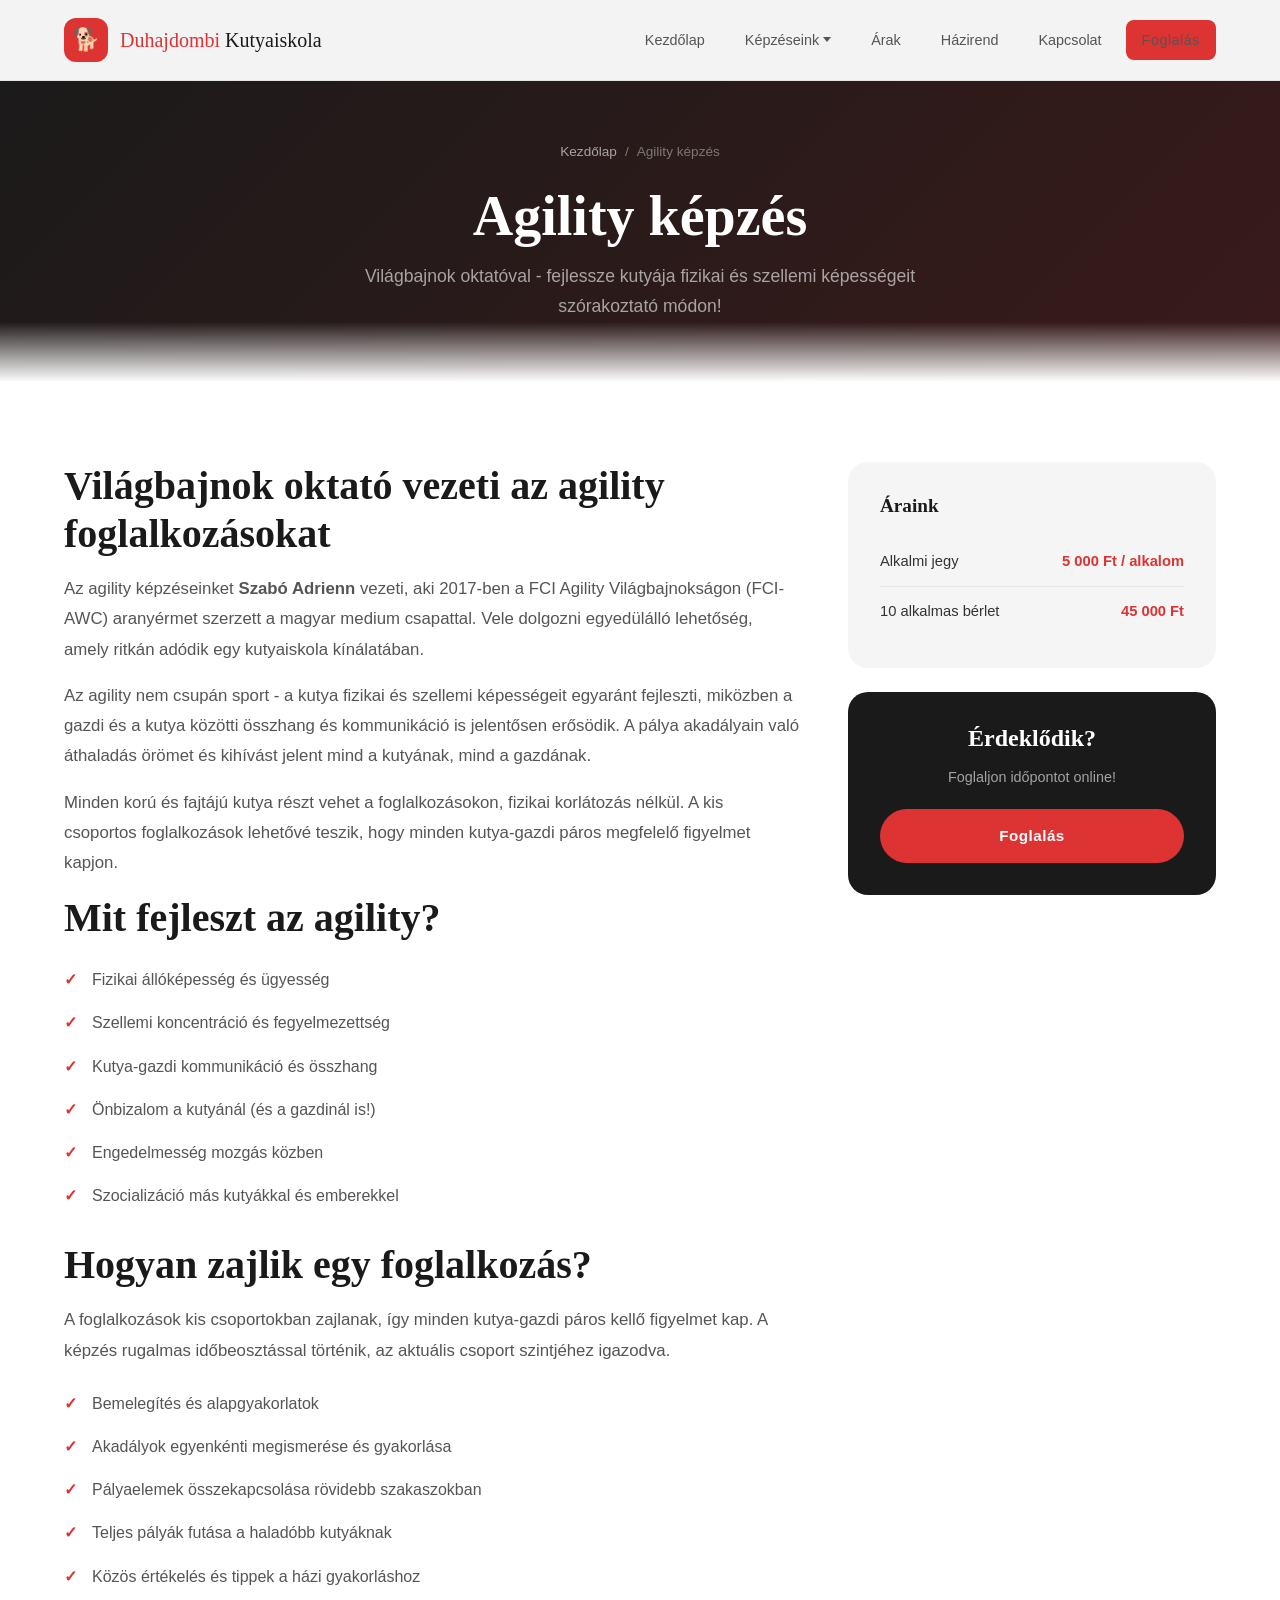
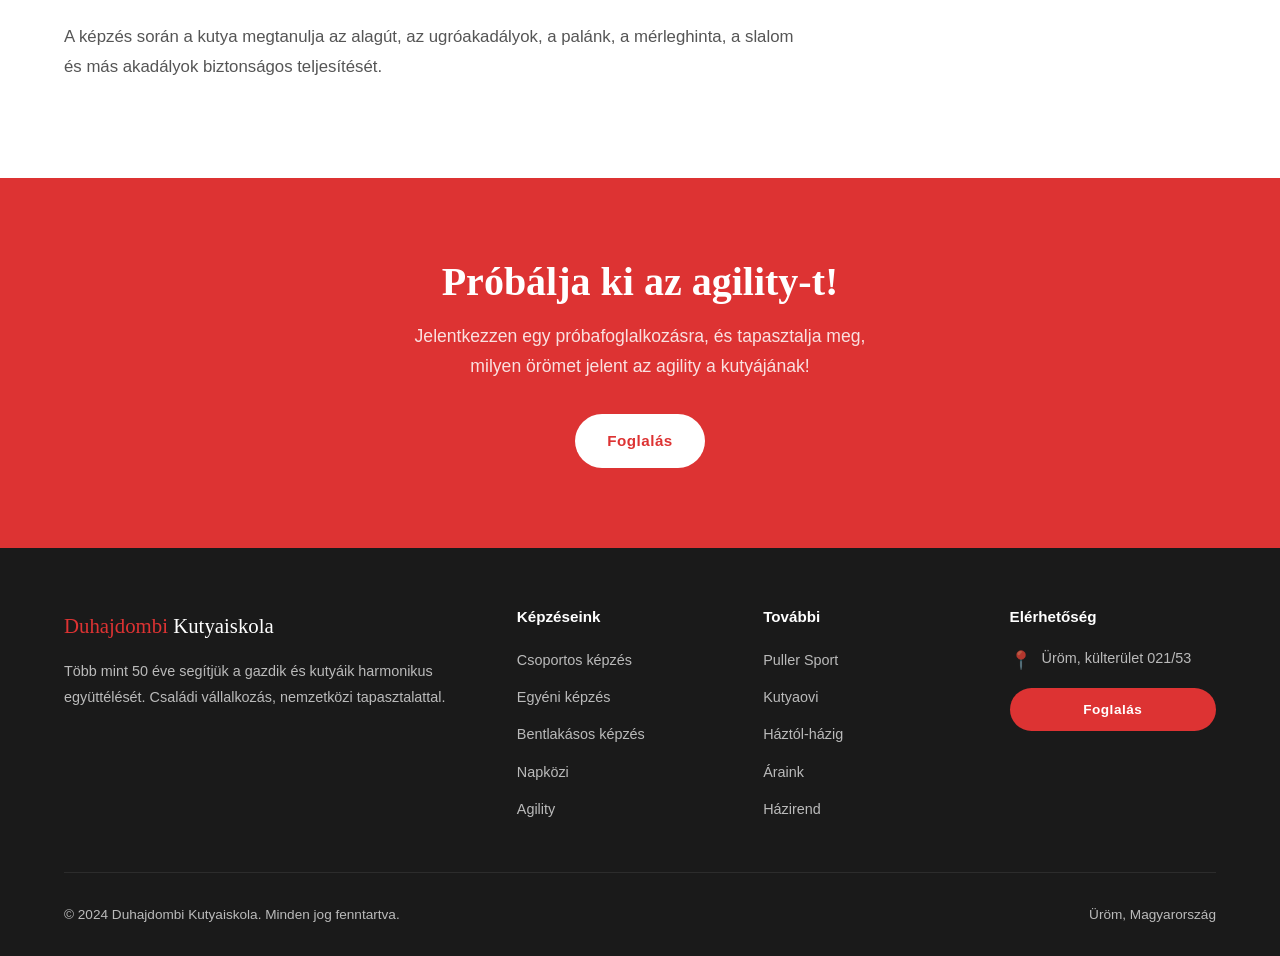
==== agility.html @ 2fe285cb "Duhajdombi Kutyaiskola - MVP weboldal demo" ====
<!DOCTYPE html>
<html lang="hu">
<head>
  <meta charset="UTF-8">
  <meta name="viewport" content="width=device-width, initial-scale=1.0">
  <title>Agility képzés | Duhajdombi Kutyaiskola - Üröm</title>
  <meta name="description" content="Agility képzés világbajnok oktatóval a Duhajdombi Kutyaiskolában. Szabó Adrienn (FCI-AWC 2017 aranyérmes) vezetésével, kis csoportos foglalkozások Ürömön.">
  <link rel="stylesheet" href="css/styles.css">
  <link rel="icon" href="data:image/svg+xml,<svg xmlns='http://www.w3.org/2000/svg' viewBox='0 0 100 100'><text y='.9em' font-size='90'>🐕</text></svg>">
</head>
<body>

  <!-- Navbar -->
  <nav class="navbar" id="navbar">
    <div class="navbar-inner">
      <a href="index.html" class="logo">
        <div class="logo-icon">🐕</div>
        <div class="logo-text"><span>Duhajdombi</span> Kutyaiskola</div>
      </a>
      <div class="nav-links" id="navLinks">
        <a href="index.html">Kezdőlap</a>
        <div class="nav-dropdown">
          <a href="#" class="nav-dropdown-trigger">Képzéseink</a>
          <div class="nav-dropdown-menu">
            <a href="csoportos.html">Csoportos képzés</a>
            <a href="egyeni.html">Egyéni képzés</a>
            <a href="bentlakasos.html">Bentlakásos képzés</a>
            <a href="napkozi.html">Napközi</a>
            <a href="agility.html">Agility</a>
            <a href="puller.html">Puller Sport</a>
            <a href="kutyaovi.html">Kutyaovi</a>
            <a href="haztol-hazig.html">Háztól-házig</a>
          </div>
        </div>
        <a href="arak.html">Árak</a>
        <a href="hazirend.html">Házirend</a>
        <a href="kapcsolat.html">Kapcsolat</a>
        <a href="kapcsolat.html" class="btn btn-primary btn-sm">Foglalás</a>
      </div>
      <button class="hamburger" id="hamburger" aria-label="Menü megnyitása">
        <span></span>
        <span></span>
        <span></span>
      </button>
    </div>
  </nav>

  <!-- Page Header -->
  <section class="page-header">
    <div class="container">
      <div class="breadcrumb">
        <a href="index.html">Kezdőlap</a>
        <span>/</span>
        <span>Agility képzés</span>
      </div>
      <h1>Agility képzés</h1>
      <p>Világbajnok oktatóval - fejlessze kutyája fizikai és szellemi képességeit szórakoztató módon!</p>
    </div>
  </section>

  <!-- Service Detail -->
  <section class="service-detail">
    <div class="container">
      <div class="service-detail-grid">

        <!-- Content -->
        <div class="service-detail-content">
          <h2>Világbajnok oktató vezeti az agility foglalkozásokat</h2>
          <p>Az agility képzéseinket <strong>Szabó Adrienn</strong> vezeti, aki 2017-ben a FCI Agility Világbajnokságon (FCI-AWC) aranyérmet szerzett a magyar medium csapattal. Vele dolgozni egyedülálló lehetőség, amely ritkán adódik egy kutyaiskola kínálatában.</p>
          <p>Az agility nem csupán sport - a kutya fizikai és szellemi képességeit egyaránt fejleszti, miközben a gazdi és a kutya közötti összhang és kommunikáció is jelentősen erősödik. A pálya akadályain való áthaladás örömet és kihívást jelent mind a kutyának, mind a gazdának.</p>
          <p>Minden korú és fajtájú kutya részt vehet a foglalkozásokon, fizikai korlátozás nélkül. A kis csoportos foglalkozások lehetővé teszik, hogy minden kutya-gazdi páros megfelelő figyelmet kapjon.</p>

          <h2>Mit fejleszt az agility?</h2>
          <ul>
            <li>Fizikai állóképesség és ügyesség</li>
            <li>Szellemi koncentráció és fegyelmezettség</li>
            <li>Kutya-gazdi kommunikáció és összhang</li>
            <li>Önbizalom a kutyánál (és a gazdinál is!)</li>
            <li>Engedelmesség mozgás közben</li>
            <li>Szocializáció más kutyákkal és emberekkel</li>
          </ul>

          <h2>Hogyan zajlik egy foglalkozás?</h2>
          <p>A foglalkozások kis csoportokban zajlanak, így minden kutya-gazdi páros kellő figyelmet kap. A képzés rugalmas időbeosztással történik, az aktuális csoport szintjéhez igazodva.</p>
          <ul>
            <li>Bemelegítés és alapgyakorlatok</li>
            <li>Akadályok egyenkénti megismerése és gyakorlása</li>
            <li>Pályaelemek összekapcsolása rövidebb szakaszokban</li>
            <li>Teljes pályák futása a haladóbb kutyáknak</li>
            <li>Közös értékelés és tippek a házi gyakorláshoz</li>
          </ul>
          <p>A képzés során a kutya megtanulja az alagút, az ugróakadályok, a palánk, a mérleghinta, a slalom és más akadályok biztonságos teljesítését.</p>
        </div>

        <!-- Sidebar -->
        <div class="service-sidebar">
          <div class="sidebar-card">
            <h3>Áraink</h3>
            <div class="sidebar-price-row">
              <span>Alkalmi jegy</span>
              <span class="price">5 000 Ft / alkalom</span>
            </div>
            <div class="sidebar-price-row">
              <span>10 alkalmas bérlet</span>
              <span class="price">45 000 Ft</span>
            </div>
          </div>

          <div class="sidebar-cta">
            <h3>Érdeklődik?</h3>
            <p>Foglaljon időpontot online!</p>
            <a href="kapcsolat.html" class="btn btn-primary" style="width:100%;justify-content:center;">Foglalás</a>
          </div>
        </div>

      </div>
    </div>
  </section>

  <!-- CTA -->
  <section class="cta-section">
    <div class="container">
      <h2>Próbálja ki az agility-t!</h2>
      <p>Jelentkezzen egy próbafoglalkozásra, és tapasztalja meg, milyen örömet jelent az agility a kutyájának!</p>
      <div class="cta-buttons">
        <a href="kapcsolat.html" class="btn btn-white">Foglalás</a>
      </div>
    </div>
  </section>

  <!-- Footer -->
  <footer class="footer">
    <div class="container">
      <div class="footer-grid">
        <div class="footer-brand">
          <span class="logo-text"><span style="color:var(--red)">Duhajdombi</span> Kutyaiskola</span>
          <p>Több mint 50 éve segítjük a gazdik és kutyáik harmonikus együttélését. Családi vállalkozás, nemzetközi tapasztalattal.</p>
        </div>
        <div>
          <h4>Képzéseink</h4>
          <ul>
            <li><a href="csoportos.html">Csoportos képzés</a></li>
            <li><a href="egyeni.html">Egyéni képzés</a></li>
            <li><a href="bentlakasos.html">Bentlakásos képzés</a></li>
            <li><a href="napkozi.html">Napközi</a></li>
            <li><a href="agility.html">Agility</a></li>
          </ul>
        </div>
        <div>
          <h4>További</h4>
          <ul>
            <li><a href="puller.html">Puller Sport</a></li>
            <li><a href="kutyaovi.html">Kutyaovi</a></li>
            <li><a href="haztol-hazig.html">Háztól-házig</a></li>
            <li><a href="arak.html">Áraink</a></li>
            <li><a href="hazirend.html">Házirend</a></li>
          </ul>
        </div>
        <div>
          <h4>Elérhetőség</h4>
          <div class="footer-contact-item">
            <span class="icon">📍</span>
            <span>Üröm, külterület 021/53</span>
          </div>
          <div class="footer-contact-item">
            <a href="kapcsolat.html" class="btn btn-primary btn-sm" style="width:100%;justify-content:center;">Foglalás</a>
          </div>
        </div>
      </div>
      <div class="footer-bottom">
        <span>&copy; 2024 Duhajdombi Kutyaiskola. Minden jog fenntartva.</span>
        <span>Üröm, Magyarország</span>
      </div>
    </div>
  </footer>

  <script src="js/main.js"></script>
</body>
</html>
---- css/styles.css ----
/* ============================================
   DUHAJDOMBI KUTYAISKOLA - Modern Website
   Brand: Red (#dd3333) + Dark + White
   Font: Quando heritage + Inter modern
   ============================================ */

/* --- Reset & Base --- */
*, *::before, *::after { box-sizing: border-box; margin: 0; padding: 0; }

:root {
  --red: #dd3333;
  --red-dark: #b82828;
  --red-light: #f5e0e0;
  --dark: #1a1a1a;
  --dark-soft: #2d2d2d;
  --gray-900: #333;
  --gray-700: #555;
  --gray-500: #888;
  --gray-300: #ccc;
  --gray-100: #f5f5f5;
  --white: #ffffff;
  --gold: #c8a654;
  --shadow-sm: 0 2px 8px rgba(0,0,0,0.08);
  --shadow-md: 0 4px 20px rgba(0,0,0,0.12);
  --shadow-lg: 0 8px 40px rgba(0,0,0,0.16);
  --radius: 12px;
  --radius-lg: 20px;
  --transition: 0.3s cubic-bezier(0.4, 0, 0.2, 1);
  --max-width: 1200px;
}

html { scroll-behavior: smooth; }

body {
  font-family: 'Inter', -apple-system, BlinkMacSystemFont, 'Segoe UI', sans-serif;
  color: var(--gray-900);
  background: var(--white);
  line-height: 1.7;
  -webkit-font-smoothing: antialiased;
}

img { max-width: 100%; height: auto; display: block; }
a { text-decoration: none; color: inherit; }
ul { list-style: none; }

.container {
  max-width: var(--max-width);
  margin: 0 auto;
  padding: 0 24px;
}

/* --- Typography --- */
h1, h2, h3, h4 {
  font-family: 'Quando', 'Playfair Display', Georgia, serif;
  color: var(--dark);
  line-height: 1.2;
}

h1 { font-size: clamp(2.2rem, 5vw, 3.5rem); }
h2 { font-size: clamp(1.8rem, 4vw, 2.5rem); }
h3 { font-size: clamp(1.2rem, 2.5vw, 1.5rem); }

.section-label {
  display: inline-block;
  font-size: 0.75rem;
  font-weight: 700;
  letter-spacing: 3px;
  text-transform: uppercase;
  color: var(--red);
  margin-bottom: 12px;
}

.section-title {
  margin-bottom: 16px;
}

.section-subtitle {
  font-family: 'Inter', sans-serif;
  font-size: 1.1rem;
  color: var(--gray-700);
  max-width: 600px;
  line-height: 1.8;
}

/* --- Buttons --- */
.btn {
  display: inline-flex;
  align-items: center;
  gap: 8px;
  padding: 14px 32px;
  border-radius: 50px;
  font-family: 'Inter', sans-serif;
  font-size: 0.95rem;
  font-weight: 600;
  letter-spacing: 0.5px;
  cursor: pointer;
  border: none;
  transition: var(--transition);
}

.btn-primary {
  background: var(--red);
  color: var(--white);
}
.btn-primary:hover {
  background: var(--red-dark);
  transform: translateY(-2px);
  box-shadow: 0 8px 25px rgba(221, 51, 51, 0.35);
}

.btn-outline {
  background: transparent;
  color: var(--dark);
  border: 2px solid var(--dark);
}
.btn-outline:hover {
  background: var(--dark);
  color: var(--white);
  transform: translateY(-2px);
}

.btn-white {
  background: var(--white);
  color: var(--red);
}
.btn-white:hover {
  background: var(--gray-100);
  transform: translateY(-2px);
  box-shadow: var(--shadow-md);
}

.btn-sm {
  padding: 10px 24px;
  font-size: 0.85rem;
}

/* --- Header / Navbar --- */
.navbar {
  position: fixed;
  top: 0;
  left: 0;
  right: 0;
  z-index: 1000;
  background: rgba(255, 255, 255, 0.95);
  backdrop-filter: blur(20px);
  -webkit-backdrop-filter: blur(20px);
  border-bottom: 1px solid rgba(0,0,0,0.06);
  transition: var(--transition);
}

.navbar.scrolled {
  box-shadow: var(--shadow-sm);
}

.navbar-inner {
  display: flex;
  align-items: center;
  justify-content: space-between;
  height: 80px;
  max-width: var(--max-width);
  margin: 0 auto;
  padding: 0 24px;
}

.logo {
  display: flex;
  align-items: center;
  gap: 12px;
}

.logo-icon {
  width: 44px;
  height: 44px;
  background: var(--red);
  border-radius: 12px;
  display: flex;
  align-items: center;
  justify-content: center;
  font-size: 1.4rem;
}

.logo-text {
  font-family: 'Quando', serif;
  font-size: 1.25rem;
  color: var(--dark);
  font-weight: 400;
}

.logo-text span {
  color: var(--red);
}

.nav-links {
  display: flex;
  align-items: center;
  gap: 8px;
}

.nav-links a {
  padding: 8px 16px;
  font-size: 0.9rem;
  font-weight: 500;
  color: var(--gray-700);
  border-radius: 8px;
  transition: var(--transition);
}

.nav-links a:hover,
.nav-links a.active {
  color: var(--red);
  background: var(--red-light);
}

/* Dropdown */
.nav-dropdown {
  position: relative;
}

.nav-dropdown-trigger {
  cursor: pointer;
  display: flex;
  align-items: center;
  gap: 4px;
}

.nav-dropdown-trigger::after {
  content: '';
  width: 0;
  height: 0;
  border-left: 4px solid transparent;
  border-right: 4px solid transparent;
  border-top: 5px solid currentColor;
  transition: var(--transition);
}

.nav-dropdown:hover .nav-dropdown-trigger::after {
  transform: rotate(180deg);
}

.nav-dropdown-menu {
  position: absolute;
  top: calc(100% + 8px);
  left: 50%;
  transform: translateX(-50%);
  background: var(--white);
  border-radius: var(--radius);
  box-shadow: var(--shadow-lg);
  min-width: 220px;
  padding: 8px;
  opacity: 0;
  visibility: hidden;
  transform: translateX(-50%) translateY(8px);
  transition: var(--transition);
}

.nav-dropdown:hover .nav-dropdown-menu {
  opacity: 1;
  visibility: visible;
  transform: translateX(-50%) translateY(0);
}

.nav-dropdown-menu a {
  display: block;
  padding: 10px 16px;
  font-size: 0.88rem;
  border-radius: 8px;
}

/* Mobile menu */
.hamburger {
  display: none;
  flex-direction: column;
  gap: 5px;
  cursor: pointer;
  padding: 8px;
  background: none;
  border: none;
}

.hamburger span {
  width: 24px;
  height: 2px;
  background: var(--dark);
  transition: var(--transition);
  border-radius: 2px;
}

.hamburger.active span:nth-child(1) { transform: rotate(45deg) translate(5px, 5px); }
.hamburger.active span:nth-child(2) { opacity: 0; }
.hamburger.active span:nth-child(3) { transform: rotate(-45deg) translate(5px, -5px); }

/* --- Hero Section --- */
.hero {
  position: relative;
  min-height: 100vh;
  display: flex;
  align-items: center;
  padding-top: 80px;
  overflow: hidden;
}

.hero-bg {
  position: absolute;
  inset: 0;
  background: linear-gradient(135deg, var(--dark) 0%, var(--dark-soft) 50%, #3a1a1a 100%);
}

.hero-bg::after {
  content: '';
  position: absolute;
  inset: 0;
  background: url('data:image/svg+xml,<svg xmlns="http://www.w3.org/2000/svg" viewBox="0 0 100 100"><circle cx="50" cy="50" r="1" fill="rgba(221,51,51,0.08)"/></svg>') repeat;
  background-size: 30px 30px;
}

.hero-content {
  position: relative;
  z-index: 1;
  max-width: var(--max-width);
  margin: 0 auto;
  padding: 0 24px;
  display: grid;
  grid-template-columns: 1fr 1fr;
  gap: 60px;
  align-items: center;
}

.hero-text { color: var(--white); }

.hero-badge {
  display: inline-flex;
  align-items: center;
  gap: 8px;
  padding: 8px 20px;
  background: rgba(221, 51, 51, 0.2);
  border: 1px solid rgba(221, 51, 51, 0.4);
  border-radius: 50px;
  font-size: 0.85rem;
  color: #ff8888;
  margin-bottom: 24px;
}

.hero h1 {
  color: var(--white);
  margin-bottom: 20px;
}

.hero h1 span { color: var(--red); }

.hero-desc {
  font-size: 1.15rem;
  color: rgba(255,255,255,0.7);
  line-height: 1.8;
  margin-bottom: 36px;
  max-width: 500px;
}

.hero-buttons {
  display: flex;
  gap: 16px;
  flex-wrap: wrap;
}

.hero-stats {
  display: flex;
  gap: 40px;
  margin-top: 48px;
  padding-top: 32px;
  border-top: 1px solid rgba(255,255,255,0.1);
}

.hero-stat-number {
  font-family: 'Quando', serif;
  font-size: 2.5rem;
  color: var(--red);
  display: block;
}

.hero-stat-label {
  font-size: 0.85rem;
  color: rgba(255,255,255,0.5);
  text-transform: uppercase;
  letter-spacing: 1px;
}

.hero-visual {
  position: relative;
  display: flex;
  justify-content: center;
}

.hero-image-wrapper {
  position: relative;
  width: 100%;
  max-width: 480px;
  aspect-ratio: 4/5;
  border-radius: var(--radius-lg);
  overflow: hidden;
  background: var(--gray-300);
  display: flex;
  align-items: center;
  justify-content: center;
  font-size: 6rem;
  border: 3px solid rgba(221, 51, 51, 0.3);
}

.hero-image-wrapper img {
  width: 100%;
  height: 100%;
  object-fit: cover;
}

.hero-floating-card {
  position: absolute;
  bottom: -20px;
  left: -30px;
  background: var(--white);
  border-radius: var(--radius);
  padding: 16px 24px;
  box-shadow: var(--shadow-lg);
  display: flex;
  align-items: center;
  gap: 12px;
}

.hero-floating-icon {
  width: 48px;
  height: 48px;
  background: var(--red-light);
  border-radius: 50%;
  display: flex;
  align-items: center;
  justify-content: center;
  font-size: 1.4rem;
}

.hero-floating-text strong {
  display: block;
  font-size: 0.95rem;
}

.hero-floating-text span {
  font-size: 0.8rem;
  color: var(--gray-500);
}

/* --- Services Section --- */
.services-section {
  padding: 100px 0;
  background: var(--white);
}

.services-header {
  text-align: center;
  margin-bottom: 60px;
}

.services-header .section-subtitle {
  margin: 0 auto;
}

.services-grid {
  display: grid;
  grid-template-columns: repeat(auto-fit, minmax(280px, 1fr));
  gap: 24px;
}

.service-card {
  position: relative;
  background: var(--white);
  border: 1px solid rgba(0,0,0,0.08);
  border-radius: var(--radius-lg);
  padding: 36px 28px;
  transition: var(--transition);
  overflow: hidden;
}

.service-card::before {
  content: '';
  position: absolute;
  top: 0;
  left: 0;
  right: 0;
  height: 4px;
  background: var(--red);
  transform: scaleX(0);
  transition: var(--transition);
}

.service-card:hover {
  transform: translateY(-6px);
  box-shadow: var(--shadow-lg);
  border-color: transparent;
}

.service-card:hover::before {
  transform: scaleX(1);
}

.service-icon {
  width: 60px;
  height: 60px;
  background: var(--red-light);
  border-radius: 16px;
  display: flex;
  align-items: center;
  justify-content: center;
  font-size: 1.8rem;
  margin-bottom: 20px;
}

.service-card h3 {
  margin-bottom: 12px;
}

.service-card p {
  color: var(--gray-700);
  font-size: 0.95rem;
  margin-bottom: 20px;
}

.service-card .price-tag {
  display: inline-block;
  padding: 4px 12px;
  background: var(--red-light);
  color: var(--red-dark);
  border-radius: 50px;
  font-size: 0.85rem;
  font-weight: 600;
  margin-bottom: 16px;
}

.service-link {
  display: inline-flex;
  align-items: center;
  gap: 6px;
  font-weight: 600;
  font-size: 0.9rem;
  color: var(--red);
  transition: var(--transition);
}

.service-link:hover { gap: 10px; }

.service-link::after {
  content: '\2192';
  transition: var(--transition);
}

/* --- About Section --- */
.about-section {
  padding: 100px 0;
  background: var(--gray-100);
}

.about-grid {
  display: grid;
  grid-template-columns: 1fr 1fr;
  gap: 60px;
  align-items: center;
}

.about-image {
  position: relative;
  border-radius: var(--radius-lg);
  overflow: hidden;
  aspect-ratio: 4/3;
  background: var(--gray-300);
  display: flex;
  align-items: center;
  justify-content: center;
  font-size: 5rem;
}

.about-image img {
  width: 100%;
  height: 100%;
  object-fit: cover;
}

.about-experience {
  position: absolute;
  bottom: 20px;
  right: 20px;
  background: var(--red);
  color: var(--white);
  padding: 16px 24px;
  border-radius: var(--radius);
  text-align: center;
}

.about-experience strong {
  display: block;
  font-family: 'Quando', serif;
  font-size: 2rem;
}

.about-experience span {
  font-size: 0.8rem;
  text-transform: uppercase;
  letter-spacing: 1px;
}

.about-text h2 {
  margin-bottom: 20px;
}

.about-text > p {
  color: var(--gray-700);
  margin-bottom: 24px;
  font-size: 1.05rem;
}

.about-features {
  display: grid;
  grid-template-columns: 1fr 1fr;
  gap: 16px;
  margin-bottom: 32px;
}

.about-feature {
  display: flex;
  align-items: flex-start;
  gap: 10px;
}

.about-feature-icon {
  flex-shrink: 0;
  width: 28px;
  height: 28px;
  background: var(--red);
  border-radius: 50%;
  display: flex;
  align-items: center;
  justify-content: center;
  color: var(--white);
  font-size: 0.8rem;
  margin-top: 2px;
}

.about-feature span {
  font-size: 0.92rem;
  font-weight: 500;
}

/* --- Trainer Section --- */
.trainer-section {
  padding: 100px 0;
  background: var(--dark);
  color: var(--white);
}

.trainer-grid {
  display: grid;
  grid-template-columns: 1fr 1fr;
  gap: 60px;
  align-items: center;
}

.trainer-section h2 {
  color: var(--white);
  margin-bottom: 20px;
}

.trainer-title {
  display: inline-block;
  padding: 6px 16px;
  background: rgba(221, 51, 51, 0.2);
  border: 1px solid rgba(221, 51, 51, 0.3);
  border-radius: 50px;
  font-size: 0.8rem;
  color: #ff8888;
  margin-bottom: 24px;
}

.trainer-text p {
  color: rgba(255,255,255,0.7);
  font-size: 1.05rem;
  line-height: 1.8;
  margin-bottom: 16px;
}

.trainer-credentials {
  margin-top: 32px;
  padding-top: 24px;
  border-top: 1px solid rgba(255,255,255,0.1);
  display: flex;
  flex-wrap: wrap;
  gap: 16px;
}

.credential-badge {
  display: flex;
  align-items: center;
  gap: 8px;
  padding: 8px 16px;
  background: rgba(255,255,255,0.06);
  border-radius: 8px;
  font-size: 0.85rem;
  color: rgba(255,255,255,0.8);
}

.trainer-image {
  position: relative;
  border-radius: var(--radius-lg);
  overflow: hidden;
  aspect-ratio: 3/4;
  background: var(--dark-soft);
  display: flex;
  align-items: center;
  justify-content: center;
  font-size: 5rem;
}

.trainer-image img {
  width: 100%;
  height: 100%;
  object-fit: cover;
}

/* --- Training Levels --- */
.levels-section {
  padding: 100px 0;
  background: var(--white);
}

.levels-header {
  text-align: center;
  margin-bottom: 60px;
}

.levels-header .section-subtitle { margin: 0 auto; }

.levels-timeline {
  position: relative;
  max-width: 800px;
  margin: 0 auto;
}

.levels-timeline::before {
  content: '';
  position: absolute;
  left: 32px;
  top: 0;
  bottom: 0;
  width: 2px;
  background: linear-gradient(to bottom, var(--red), var(--red-light));
}

.level-item {
  position: relative;
  padding-left: 80px;
  padding-bottom: 40px;
}

.level-item:last-child { padding-bottom: 0; }

.level-number {
  position: absolute;
  left: 12px;
  top: 0;
  width: 42px;
  height: 42px;
  background: var(--red);
  color: var(--white);
  border-radius: 50%;
  display: flex;
  align-items: center;
  justify-content: center;
  font-family: 'Quando', serif;
  font-size: 1.1rem;
  font-weight: 700;
  z-index: 1;
}

.level-content {
  background: var(--gray-100);
  border-radius: var(--radius);
  padding: 24px 28px;
}

.level-content h3 { margin-bottom: 8px; }

.level-content p {
  color: var(--gray-700);
  font-size: 0.95rem;
}

.level-age {
  display: inline-block;
  margin-top: 8px;
  padding: 4px 12px;
  background: var(--red-light);
  color: var(--red-dark);
  border-radius: 50px;
  font-size: 0.8rem;
  font-weight: 600;
}

/* --- CTA Section --- */
.cta-section {
  padding: 80px 0;
  background: var(--red);
  text-align: center;
}

.cta-section h2 {
  color: var(--white);
  margin-bottom: 16px;
}

.cta-section p {
  color: rgba(255,255,255,0.85);
  font-size: 1.1rem;
  margin-bottom: 32px;
  max-width: 500px;
  margin-left: auto;
  margin-right: auto;
}

.cta-buttons {
  display: flex;
  justify-content: center;
  gap: 16px;
  flex-wrap: wrap;
}

/* --- Footer --- */
.footer {
  padding: 60px 0 30px;
  background: var(--dark);
  color: rgba(255,255,255,0.7);
}

.footer-grid {
  display: grid;
  grid-template-columns: 2fr 1fr 1fr 1fr;
  gap: 40px;
  margin-bottom: 40px;
}

.footer-brand .logo-text {
  color: var(--white);
  font-size: 1.3rem;
  margin-bottom: 16px;
  display: block;
}

.footer-brand p {
  font-size: 0.9rem;
  line-height: 1.8;
  margin-bottom: 20px;
}

.footer h4 {
  color: var(--white);
  font-size: 0.95rem;
  margin-bottom: 20px;
  font-family: 'Inter', sans-serif;
  font-weight: 600;
}

.footer ul li {
  margin-bottom: 10px;
}

.footer ul a {
  font-size: 0.9rem;
  transition: var(--transition);
}

.footer ul a:hover {
  color: var(--red);
}

.footer-contact-item {
  display: flex;
  align-items: flex-start;
  gap: 10px;
  margin-bottom: 12px;
  font-size: 0.9rem;
}

.footer-contact-item .icon {
  font-size: 1.1rem;
  flex-shrink: 0;
}

.footer-bottom {
  padding-top: 30px;
  border-top: 1px solid rgba(255,255,255,0.08);
  display: flex;
  justify-content: space-between;
  align-items: center;
  font-size: 0.85rem;
}

/* --- Page Header (subpages) --- */
.page-header {
  padding: 140px 0 60px;
  background: linear-gradient(135deg, var(--dark) 0%, #3a1a1a 100%);
  text-align: center;
  position: relative;
  overflow: hidden;
}

.page-header::after {
  content: '';
  position: absolute;
  bottom: 0;
  left: 0;
  right: 0;
  height: 60px;
  background: linear-gradient(to bottom, transparent, var(--white));
}

.page-header h1 {
  color: var(--white);
  margin-bottom: 12px;
}

.page-header p {
  color: rgba(255,255,255,0.6);
  font-size: 1.1rem;
  max-width: 600px;
  margin: 0 auto;
}

.breadcrumb {
  display: flex;
  justify-content: center;
  gap: 8px;
  margin-bottom: 20px;
  font-size: 0.85rem;
  color: rgba(255,255,255,0.4);
}

.breadcrumb a {
  color: rgba(255,255,255,0.6);
  transition: var(--transition);
}

.breadcrumb a:hover { color: var(--red); }

/* --- Service Detail Page --- */
.service-detail {
  padding: 80px 0;
}

.service-detail-grid {
  display: grid;
  grid-template-columns: 2fr 1fr;
  gap: 48px;
}

.service-detail-content h2 {
  margin-bottom: 16px;
}

.service-detail-content p {
  color: var(--gray-700);
  font-size: 1.05rem;
  margin-bottom: 16px;
  line-height: 1.8;
}

.service-detail-content ul {
  margin-bottom: 24px;
}

.service-detail-content ul li {
  padding: 8px 0;
  padding-left: 28px;
  position: relative;
  color: var(--gray-700);
}

.service-detail-content ul li::before {
  content: '\2713';
  position: absolute;
  left: 0;
  color: var(--red);
  font-weight: 700;
}

/* Sidebar */
.service-sidebar {}

.sidebar-card {
  background: var(--gray-100);
  border-radius: var(--radius-lg);
  padding: 32px;
  margin-bottom: 24px;
}

.sidebar-card h3 {
  margin-bottom: 20px;
  font-size: 1.2rem;
}

.sidebar-price-row {
  display: flex;
  justify-content: space-between;
  align-items: center;
  padding: 12px 0;
  border-bottom: 1px solid rgba(0,0,0,0.06);
  font-size: 0.92rem;
}

.sidebar-price-row:last-child { border-bottom: none; }

.sidebar-price-row .price {
  font-weight: 700;
  color: var(--red);
}

.sidebar-cta {
  background: var(--dark);
  color: var(--white);
  border-radius: var(--radius-lg);
  padding: 32px;
  text-align: center;
}

.sidebar-cta h3 {
  color: var(--white);
  margin-bottom: 12px;
}

.sidebar-cta p {
  color: rgba(255,255,255,0.6);
  font-size: 0.9rem;
  margin-bottom: 20px;
}

.sidebar-cta .phone {
  display: block;
  font-family: 'Quando', serif;
  font-size: 1.4rem;
  color: var(--red);
  margin-bottom: 16px;
}

/* --- Pricing Page --- */
.pricing-section {
  padding: 80px 0;
}

.pricing-grid {
  display: grid;
  grid-template-columns: repeat(auto-fit, minmax(320px, 1fr));
  gap: 24px;
}

.pricing-card {
  background: var(--white);
  border: 1px solid rgba(0,0,0,0.08);
  border-radius: var(--radius-lg);
  overflow: hidden;
  transition: var(--transition);
}

.pricing-card:hover {
  box-shadow: var(--shadow-lg);
  transform: translateY(-4px);
}

.pricing-card-header {
  padding: 28px 28px 20px;
  border-bottom: 1px solid rgba(0,0,0,0.06);
}

.pricing-card-header h3 {
  display: flex;
  align-items: center;
  gap: 10px;
}

.pricing-card-header .emoji {
  font-size: 1.4rem;
}

.pricing-card-body {
  padding: 20px 28px 28px;
}

.pricing-row {
  display: flex;
  justify-content: space-between;
  align-items: center;
  padding: 10px 0;
  border-bottom: 1px solid rgba(0,0,0,0.04);
  font-size: 0.92rem;
}

.pricing-row:last-child { border-bottom: none; }

.pricing-row .label { color: var(--gray-700); }

.pricing-row .price {
  font-weight: 700;
  color: var(--red);
  white-space: nowrap;
}

.pricing-row .price small {
  font-weight: 400;
  color: var(--gray-500);
  font-size: 0.8rem;
}

.pricing-note {
  margin-top: 16px;
  padding: 12px 16px;
  background: var(--red-light);
  border-radius: 8px;
  font-size: 0.85rem;
  color: var(--red-dark);
}

/* --- Contact Page --- */
.contact-section {
  padding: 80px 0;
}

.contact-grid {
  display: grid;
  grid-template-columns: 1fr 1fr;
  gap: 48px;
}

.contact-info-cards {
  display: grid;
  gap: 20px;
  margin-bottom: 32px;
}

.contact-card {
  display: flex;
  gap: 16px;
  padding: 24px;
  background: var(--gray-100);
  border-radius: var(--radius);
}

.contact-card-icon {
  width: 48px;
  height: 48px;
  background: var(--red);
  border-radius: 12px;
  display: flex;
  align-items: center;
  justify-content: center;
  font-size: 1.3rem;
  flex-shrink: 0;
}

.contact-card h4 {
  font-family: 'Inter', sans-serif;
  font-size: 0.85rem;
  color: var(--gray-500);
  margin-bottom: 4px;
  font-weight: 500;
}

.contact-card p {
  font-weight: 600;
  font-size: 1rem;
}

.contact-card a {
  color: var(--red);
  font-weight: 600;
}

.contact-form {
  background: var(--gray-100);
  border-radius: var(--radius-lg);
  padding: 40px;
}

.contact-form h3 {
  margin-bottom: 24px;
}

.form-group {
  margin-bottom: 20px;
}

.form-group label {
  display: block;
  font-size: 0.88rem;
  font-weight: 600;
  margin-bottom: 8px;
  color: var(--gray-700);
}

.form-group input,
.form-group select,
.form-group textarea {
  width: 100%;
  padding: 14px 18px;
  border: 1px solid var(--gray-300);
  border-radius: 10px;
  font-family: 'Inter', sans-serif;
  font-size: 0.95rem;
  transition: var(--transition);
  background: var(--white);
}

.form-group input:focus,
.form-group select:focus,
.form-group textarea:focus {
  outline: none;
  border-color: var(--red);
  box-shadow: 0 0 0 3px rgba(221, 51, 51, 0.1);
}

.form-group textarea {
  min-height: 120px;
  resize: vertical;
}

.form-row {
  display: grid;
  grid-template-columns: 1fr 1fr;
  gap: 16px;
}

/* --- House Rules --- */
.rules-section {
  padding: 80px 0;
}

.rules-grid {
  display: grid;
  grid-template-columns: repeat(auto-fit, minmax(340px, 1fr));
  gap: 24px;
}

.rule-card {
  background: var(--gray-100);
  border-radius: var(--radius-lg);
  padding: 32px;
  border-left: 4px solid var(--red);
}

.rule-card h3 {
  display: flex;
  align-items: center;
  gap: 10px;
  margin-bottom: 16px;
}

.rule-card ul li {
  padding: 6px 0;
  padding-left: 20px;
  position: relative;
  font-size: 0.95rem;
  color: var(--gray-700);
}

.rule-card ul li::before {
  content: '\2022';
  position: absolute;
  left: 0;
  color: var(--red);
  font-weight: 700;
}

/* --- Map --- */
.map-section {
  height: 400px;
  background: var(--gray-300);
  position: relative;
}

.map-section iframe {
  width: 100%;
  height: 100%;
  border: none;
}

/* --- Animations --- */
.fade-in {
  opacity: 0;
  transform: translateY(30px);
  transition: opacity 0.6s ease, transform 0.6s ease;
}

.fade-in.visible {
  opacity: 1;
  transform: translateY(0);
}

/* --- Responsive --- */
@media (max-width: 992px) {
  .hero-content { grid-template-columns: 1fr; text-align: center; }
  .hero-desc { margin: 0 auto 36px; }
  .hero-buttons { justify-content: center; }
  .hero-stats { justify-content: center; }
  .hero-visual { display: none; }
  .about-grid { grid-template-columns: 1fr; }
  .trainer-grid { grid-template-columns: 1fr; }
  .footer-grid { grid-template-columns: 1fr 1fr; }
  .service-detail-grid { grid-template-columns: 1fr; }
  .contact-grid { grid-template-columns: 1fr; }
}

@media (max-width: 768px) {
  .nav-links {
    display: none;
    position: fixed;
    top: 80px;
    left: 0;
    right: 0;
    bottom: 0;
    background: var(--white);
    flex-direction: column;
    padding: 24px;
    gap: 4px;
    overflow-y: auto;
  }
  .nav-links.active { display: flex; }
  .nav-dropdown-menu {
    position: static;
    transform: none;
    box-shadow: none;
    background: var(--gray-100);
    border-radius: 8px;
    margin-top: 4px;
    opacity: 1;
    visibility: visible;
    display: none;
  }
  .nav-dropdown.open .nav-dropdown-menu { display: block; }
  .hamburger { display: flex; }
  .hero { min-height: 80vh; }
  .hero-stats { flex-direction: column; gap: 20px; align-items: center; }
  .about-features { grid-template-columns: 1fr; }
  .footer-grid { grid-template-columns: 1fr; }
  .form-row { grid-template-columns: 1fr; }
  .pricing-grid { grid-template-columns: 1fr; }
  .levels-timeline::before { left: 20px; }
  .level-item { padding-left: 56px; }
  .level-number { left: 0; width: 40px; height: 40px; }
}

/* --- Google Fonts Import --- */
@import url('https://fonts.googleapis.com/css2?family=Inter:wght@400;500;600;700&family=Quando&display=swap');
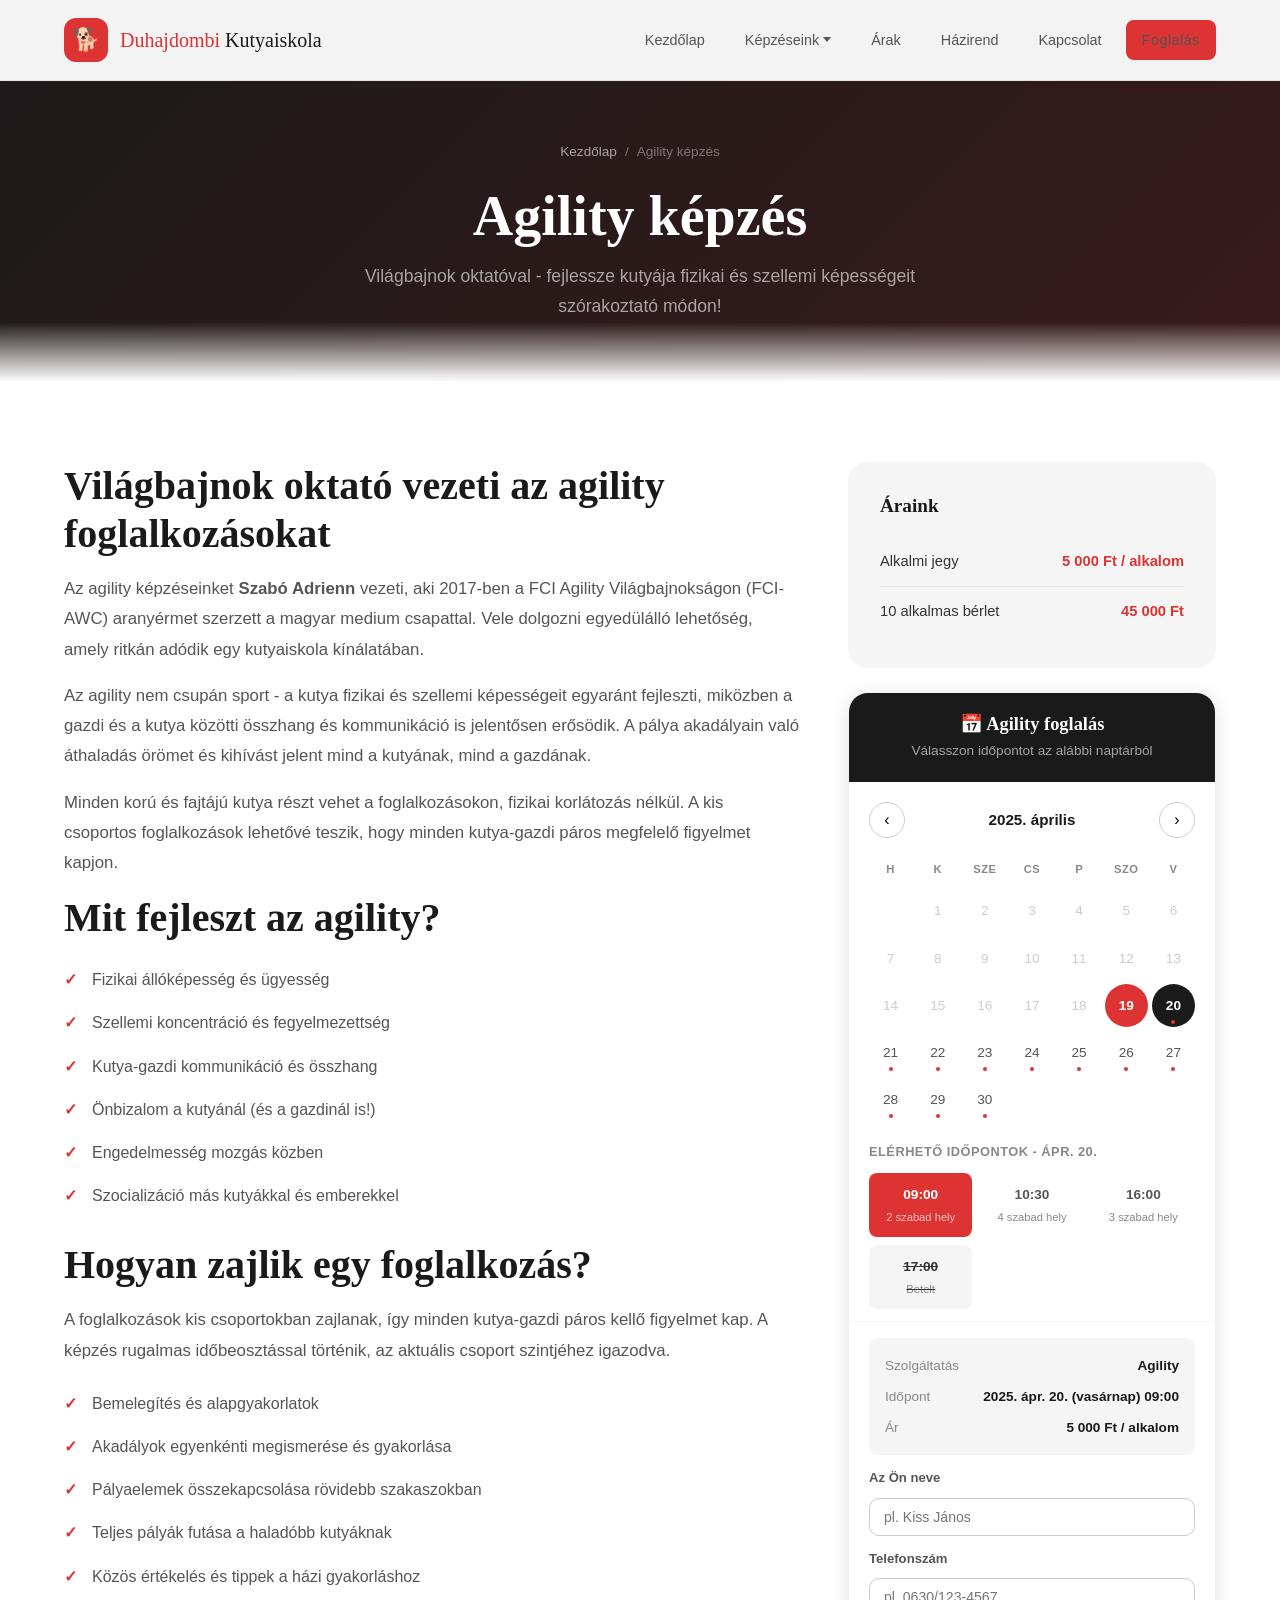
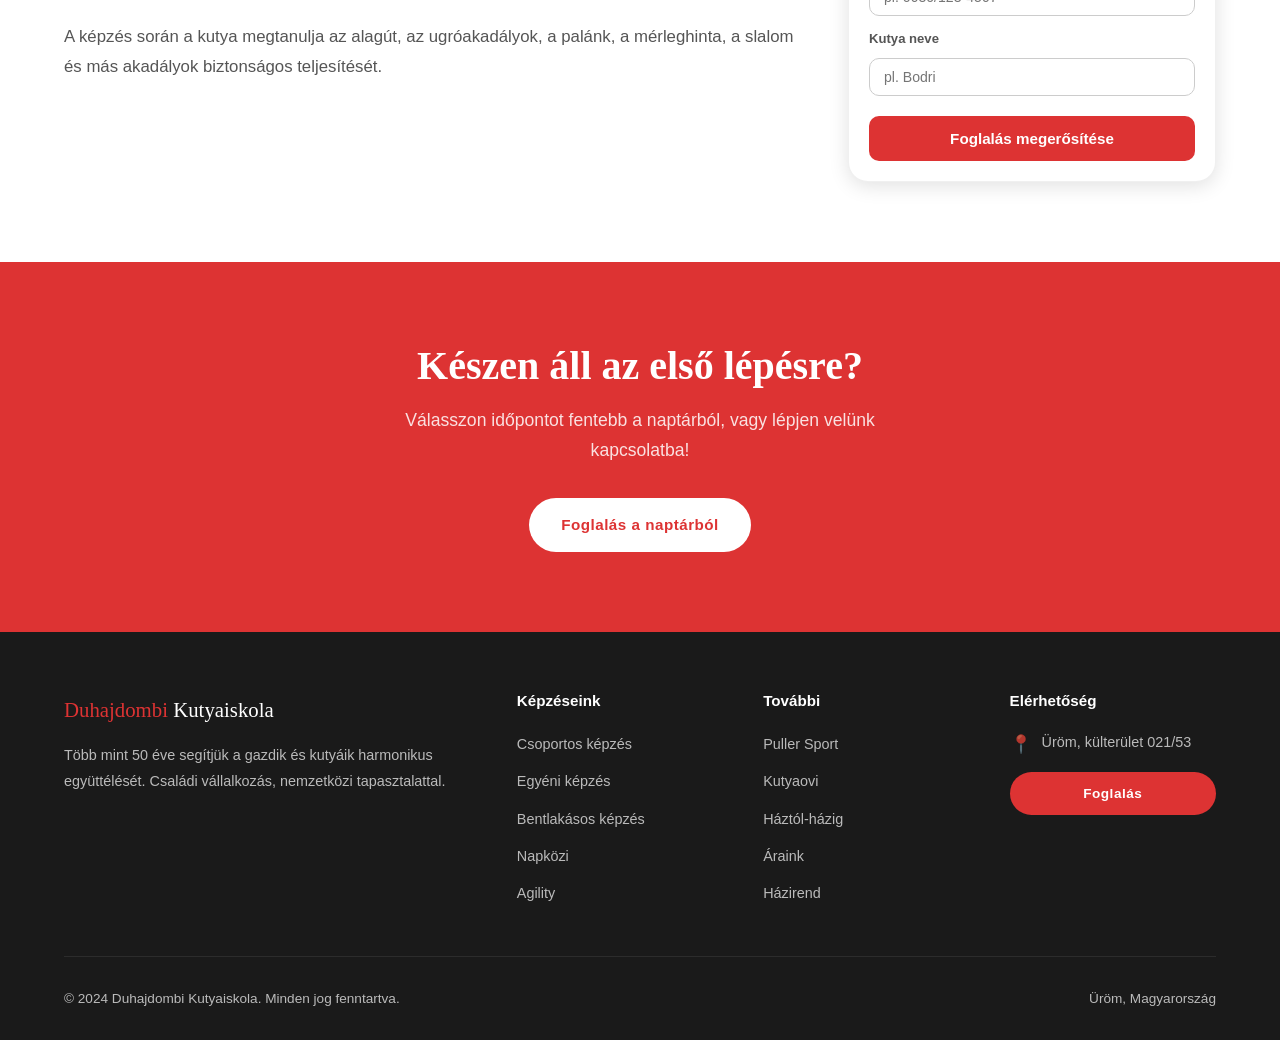
==== commit 454723e6: "Add booking calendar widget to all service pages" ====
--- a/agility.html
+++ b/agility.html
@@ -106,10 +106,96 @@
             </div>
           </div>
 
-          <div class="sidebar-cta">
-            <h3>Érdeklődik?</h3>
-            <p>Foglaljon időpontot online!</p>
-            <a href="kapcsolat.html" class="btn btn-primary" style="width:100%;justify-content:center;">Foglalás</a>
+          <div class="booking-widget">
+            <div class="booking-widget-header">
+              <h3>📅 Agility foglalás</h3>
+              <p>Válasszon időpontot az alábbi naptárból</p>
+            </div>
+            <div class="booking-calendar">
+              <div class="booking-cal-nav">
+                <button>&#8249;</button>
+                <span class="booking-cal-month">2025. április</span>
+                <button>&#8250;</button>
+              </div>
+              <div class="booking-cal-grid">
+                <span class="booking-cal-day-label">H</span>
+                <span class="booking-cal-day-label">K</span>
+                <span class="booking-cal-day-label">Sze</span>
+                <span class="booking-cal-day-label">Cs</span>
+                <span class="booking-cal-day-label">P</span>
+                <span class="booking-cal-day-label">Szo</span>
+                <span class="booking-cal-day-label">V</span>
+                <span class="booking-cal-day empty"></span>
+                <span class="booking-cal-day past">1</span>
+                <span class="booking-cal-day past">2</span>
+                <span class="booking-cal-day past">3</span>
+                <span class="booking-cal-day past">4</span>
+                <span class="booking-cal-day past">5</span>
+                <span class="booking-cal-day past">6</span>
+                <span class="booking-cal-day past">7</span>
+                <span class="booking-cal-day past">8</span>
+                <span class="booking-cal-day past">9</span>
+                <span class="booking-cal-day past">10</span>
+                <span class="booking-cal-day past">11</span>
+                <span class="booking-cal-day past">12</span>
+                <span class="booking-cal-day past">13</span>
+                <span class="booking-cal-day past">14</span>
+                <span class="booking-cal-day past">15</span>
+                <span class="booking-cal-day past">16</span>
+                <span class="booking-cal-day past">17</span>
+                <span class="booking-cal-day past">18</span>
+                <span class="booking-cal-day today">19</span>
+                <span class="booking-cal-day available selected">20</span>
+                <span class="booking-cal-day available">21</span>
+                <span class="booking-cal-day available">22</span>
+                <span class="booking-cal-day available">23</span>
+                <span class="booking-cal-day available">24</span>
+                <span class="booking-cal-day available">25</span>
+                <span class="booking-cal-day available">26</span>
+                <span class="booking-cal-day available">27</span>
+                <span class="booking-cal-day available">28</span>
+                <span class="booking-cal-day available">29</span>
+                <span class="booking-cal-day available">30</span>
+              </div>
+            </div>
+            <div class="booking-timeslots">
+              <div class="booking-timeslots-label">Elérhető időpontok - Ápr. 20.</div>
+              <div class="booking-timeslot-grid">
+                <div class="booking-timeslot selected">09:00<span class="slot-spots">2 szabad hely</span></div>
+                <div class="booking-timeslot">10:30<span class="slot-spots">4 szabad hely</span></div>
+                <div class="booking-timeslot">16:00<span class="slot-spots">3 szabad hely</span></div>
+                <div class="booking-timeslot full">17:00<span class="slot-spots">Betelt</span></div>
+              </div>
+            </div>
+            <div class="booking-form-section">
+              <div class="booking-summary">
+                <div class="booking-summary-row">
+                  <span class="label">Szolgáltatás</span>
+                  <span class="value">Agility</span>
+                </div>
+                <div class="booking-summary-row">
+                  <span class="label">Időpont</span>
+                  <span class="value">2025. ápr. 20. (vasárnap) 09:00</span>
+                </div>
+                <div class="booking-summary-row">
+                  <span class="label">Ár</span>
+                  <span class="value">5 000 Ft / alkalom</span>
+                </div>
+              </div>
+              <div class="form-group">
+                <label>Az Ön neve</label>
+                <input type="text" placeholder="pl. Kiss János">
+              </div>
+              <div class="form-group">
+                <label>Telefonszám</label>
+                <input type="tel" placeholder="pl. 0630/123-4567">
+              </div>
+              <div class="form-group">
+                <label>Kutya neve</label>
+                <input type="text" placeholder="pl. Bodri">
+              </div>
+              <button class="booking-submit">Foglalás megerősítése</button>
+            </div>
           </div>
         </div>
 
@@ -120,10 +206,10 @@
   <!-- CTA -->
   <section class="cta-section">
     <div class="container">
-      <h2>Próbálja ki az agility-t!</h2>
-      <p>Jelentkezzen egy próbafoglalkozásra, és tapasztalja meg, milyen örömet jelent az agility a kutyájának!</p>
+      <h2>Készen áll az első lépésre?</h2>
+      <p>Válasszon időpontot fentebb a naptárból, vagy lépjen velünk kapcsolatba!</p>
       <div class="cta-buttons">
-        <a href="kapcsolat.html" class="btn btn-white">Foglalás</a>
+        <a href="#" class="btn btn-white" onclick="document.querySelector('.booking-widget').scrollIntoView({behavior:'smooth'});return false;">Foglalás a naptárból</a>
       </div>
     </div>
   </section>
--- a/css/styles.css
+++ b/css/styles.css
@@ -1346,5 +1346,277 @@
   .level-number { left: 0; width: 40px; height: 40px; }
 }
 
+/* --- Booking Calendar Widget --- */
+.booking-widget {
+  background: var(--white);
+  border-radius: var(--radius-lg);
+  box-shadow: var(--shadow-md);
+  overflow: hidden;
+  border: 1px solid rgba(0,0,0,0.06);
+}
+
+.booking-widget-header {
+  background: var(--dark);
+  color: var(--white);
+  padding: 20px 24px;
+  text-align: center;
+}
+
+.booking-widget-header h3 {
+  color: var(--white);
+  font-size: 1.15rem;
+  margin-bottom: 4px;
+}
+
+.booking-widget-header p {
+  font-size: 0.85rem;
+  color: rgba(255,255,255,0.6);
+}
+
+.booking-calendar {
+  padding: 20px;
+}
+
+.booking-cal-nav {
+  display: flex;
+  align-items: center;
+  justify-content: space-between;
+  margin-bottom: 16px;
+}
+
+.booking-cal-nav button {
+  width: 36px;
+  height: 36px;
+  border-radius: 50%;
+  border: 1px solid var(--gray-300);
+  background: var(--white);
+  cursor: pointer;
+  font-size: 1rem;
+  display: flex;
+  align-items: center;
+  justify-content: center;
+  transition: var(--transition);
+}
+
+.booking-cal-nav button:hover {
+  background: var(--gray-100);
+  border-color: var(--red);
+  color: var(--red);
+}
+
+.booking-cal-month {
+  font-weight: 700;
+  font-size: 0.95rem;
+  color: var(--dark);
+}
+
+.booking-cal-grid {
+  display: grid;
+  grid-template-columns: repeat(7, 1fr);
+  gap: 4px;
+  text-align: center;
+}
+
+.booking-cal-day-label {
+  font-size: 0.7rem;
+  font-weight: 700;
+  color: var(--gray-500);
+  text-transform: uppercase;
+  letter-spacing: 0.5px;
+  padding: 6px 0;
+}
+
+.booking-cal-day {
+  aspect-ratio: 1;
+  display: flex;
+  align-items: center;
+  justify-content: center;
+  font-size: 0.85rem;
+  font-weight: 500;
+  border-radius: 50%;
+  cursor: pointer;
+  transition: var(--transition);
+  color: var(--gray-700);
+}
+
+.booking-cal-day:hover {
+  background: var(--red-light);
+  color: var(--red);
+}
+
+.booking-cal-day.empty {
+  cursor: default;
+}
+
+.booking-cal-day.empty:hover {
+  background: transparent;
+}
+
+.booking-cal-day.past {
+  color: var(--gray-300);
+  cursor: default;
+}
+
+.booking-cal-day.past:hover {
+  background: transparent;
+  color: var(--gray-300);
+}
+
+.booking-cal-day.today {
+  background: var(--red);
+  color: var(--white);
+  font-weight: 700;
+}
+
+.booking-cal-day.today:hover {
+  background: var(--red-dark);
+  color: var(--white);
+}
+
+.booking-cal-day.selected {
+  background: var(--dark);
+  color: var(--white);
+  font-weight: 700;
+}
+
+.booking-cal-day.available {
+  position: relative;
+}
+
+.booking-cal-day.available::after {
+  content: '';
+  position: absolute;
+  bottom: 3px;
+  width: 4px;
+  height: 4px;
+  border-radius: 50%;
+  background: var(--red);
+}
+
+.booking-timeslots {
+  padding: 0 20px 12px;
+}
+
+.booking-timeslots-label {
+  font-size: 0.8rem;
+  font-weight: 700;
+  color: var(--gray-500);
+  text-transform: uppercase;
+  letter-spacing: 0.5px;
+  margin-bottom: 10px;
+}
+
+.booking-timeslot-grid {
+  display: grid;
+  grid-template-columns: repeat(3, 1fr);
+  gap: 8px;
+}
+
+.booking-timeslot {
+  padding: 10px;
+  text-align: center;
+  border: 1px solid var(--gray-200);
+  border-radius: 8px;
+  font-size: 0.85rem;
+  font-weight: 600;
+  cursor: pointer;
+  transition: var(--transition);
+  color: var(--gray-700);
+}
+
+.booking-timeslot:hover {
+  border-color: var(--red);
+  color: var(--red);
+  background: var(--red-light);
+}
+
+.booking-timeslot.selected {
+  background: var(--red);
+  color: var(--white);
+  border-color: var(--red);
+}
+
+.booking-timeslot.full {
+  background: var(--gray-100);
+  color: var(--gray-400);
+  cursor: not-allowed;
+  text-decoration: line-through;
+}
+
+.booking-timeslot .slot-spots {
+  display: block;
+  font-size: 0.7rem;
+  font-weight: 400;
+  color: var(--gray-500);
+  margin-top: 2px;
+}
+
+.booking-timeslot.selected .slot-spots {
+  color: rgba(255,255,255,0.7);
+}
+
+.booking-form-section {
+  padding: 16px 20px 20px;
+  border-top: 1px solid var(--gray-100);
+}
+
+.booking-form-section .form-group {
+  margin-bottom: 12px;
+}
+
+.booking-form-section .form-group label {
+  font-size: 0.82rem;
+}
+
+.booking-form-section .form-group input,
+.booking-form-section .form-group select {
+  padding: 10px 14px;
+  font-size: 0.88rem;
+}
+
+.booking-submit {
+  width: 100%;
+  padding: 14px;
+  background: var(--red);
+  color: var(--white);
+  border: none;
+  border-radius: 10px;
+  font-family: 'Inter', sans-serif;
+  font-size: 0.95rem;
+  font-weight: 700;
+  cursor: pointer;
+  transition: var(--transition);
+  margin-top: 8px;
+}
+
+.booking-submit:hover {
+  background: var(--red-dark);
+  transform: translateY(-1px);
+  box-shadow: 0 4px 15px rgba(221,51,51,0.35);
+}
+
+.booking-summary {
+  padding: 12px 16px;
+  background: var(--gray-100);
+  border-radius: 8px;
+  margin-bottom: 12px;
+  font-size: 0.85rem;
+}
+
+.booking-summary-row {
+  display: flex;
+  justify-content: space-between;
+  padding: 4px 0;
+}
+
+.booking-summary-row .label {
+  color: var(--gray-500);
+}
+
+.booking-summary-row .value {
+  font-weight: 600;
+  color: var(--dark);
+}
+
 /* --- Google Fonts Import --- */
 @import url('https://fonts.googleapis.com/css2?family=Inter:wght@400;500;600;700&family=Quando&display=swap');
